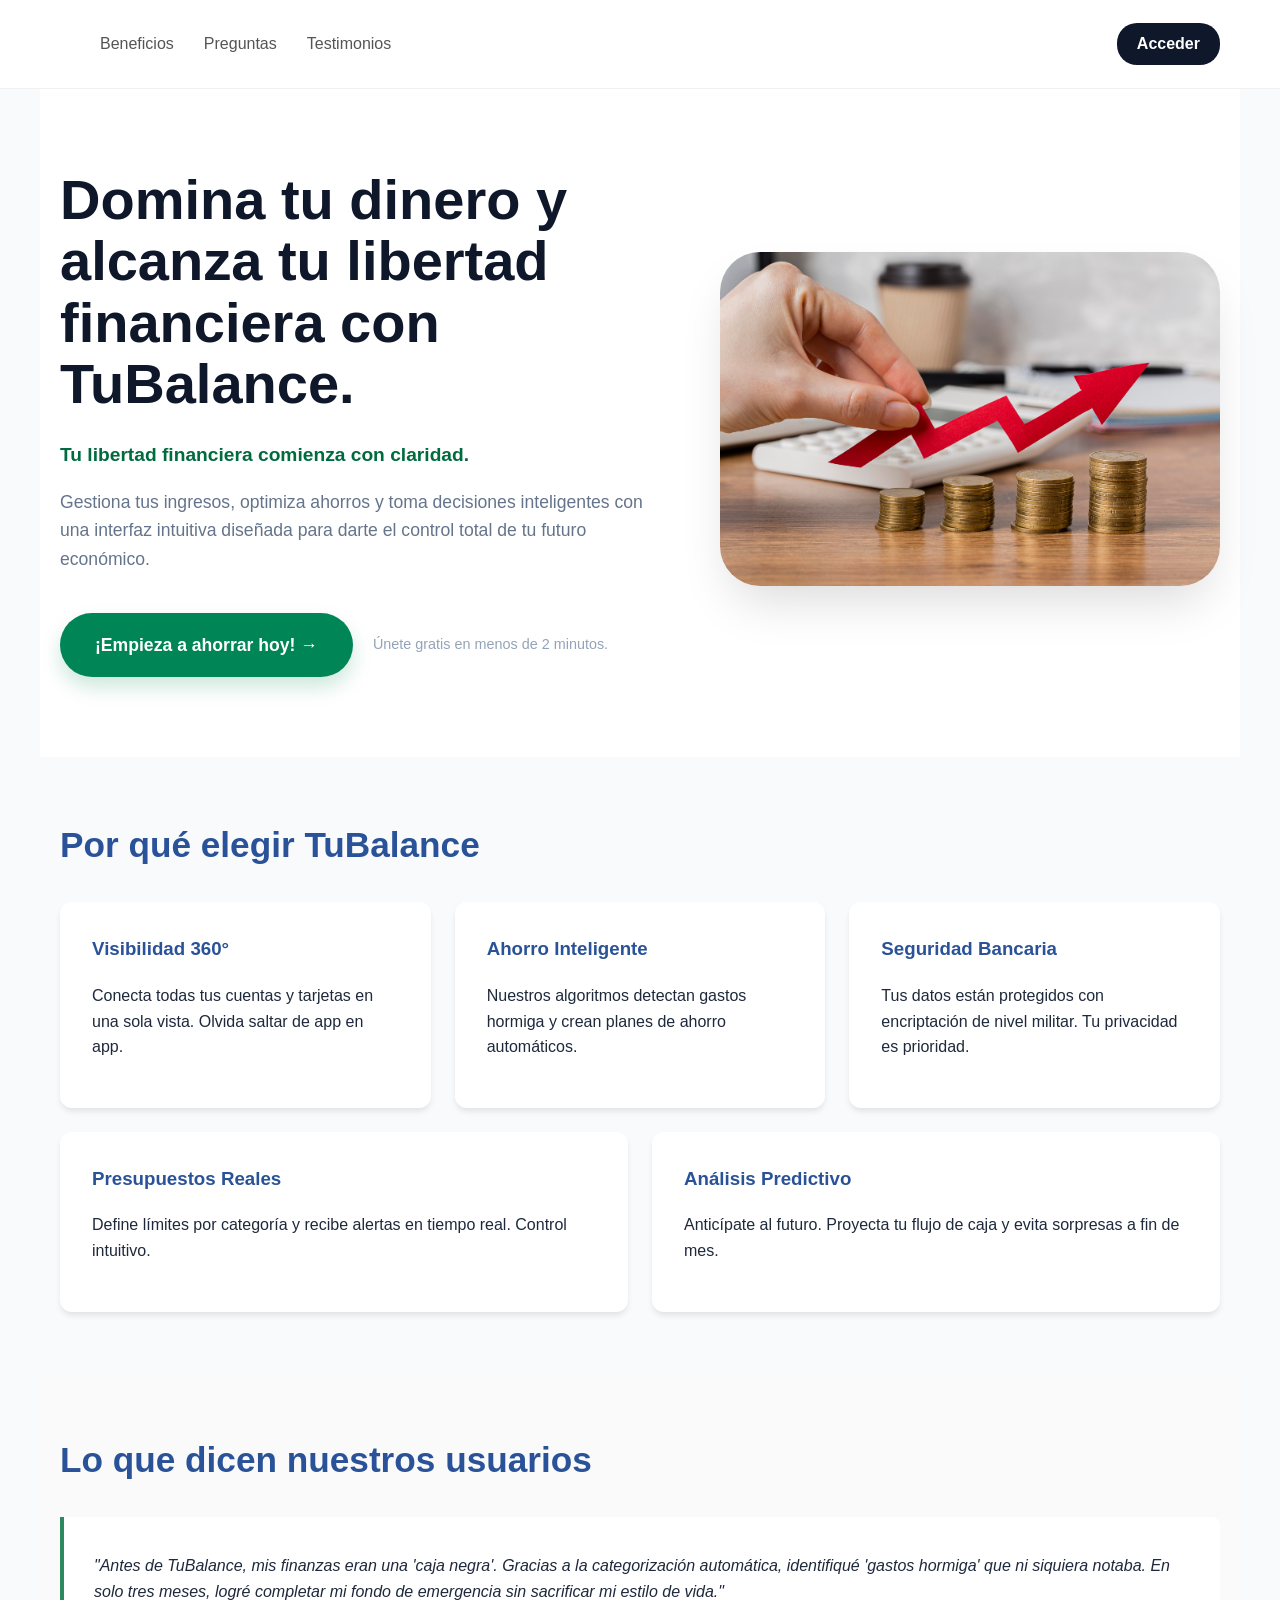
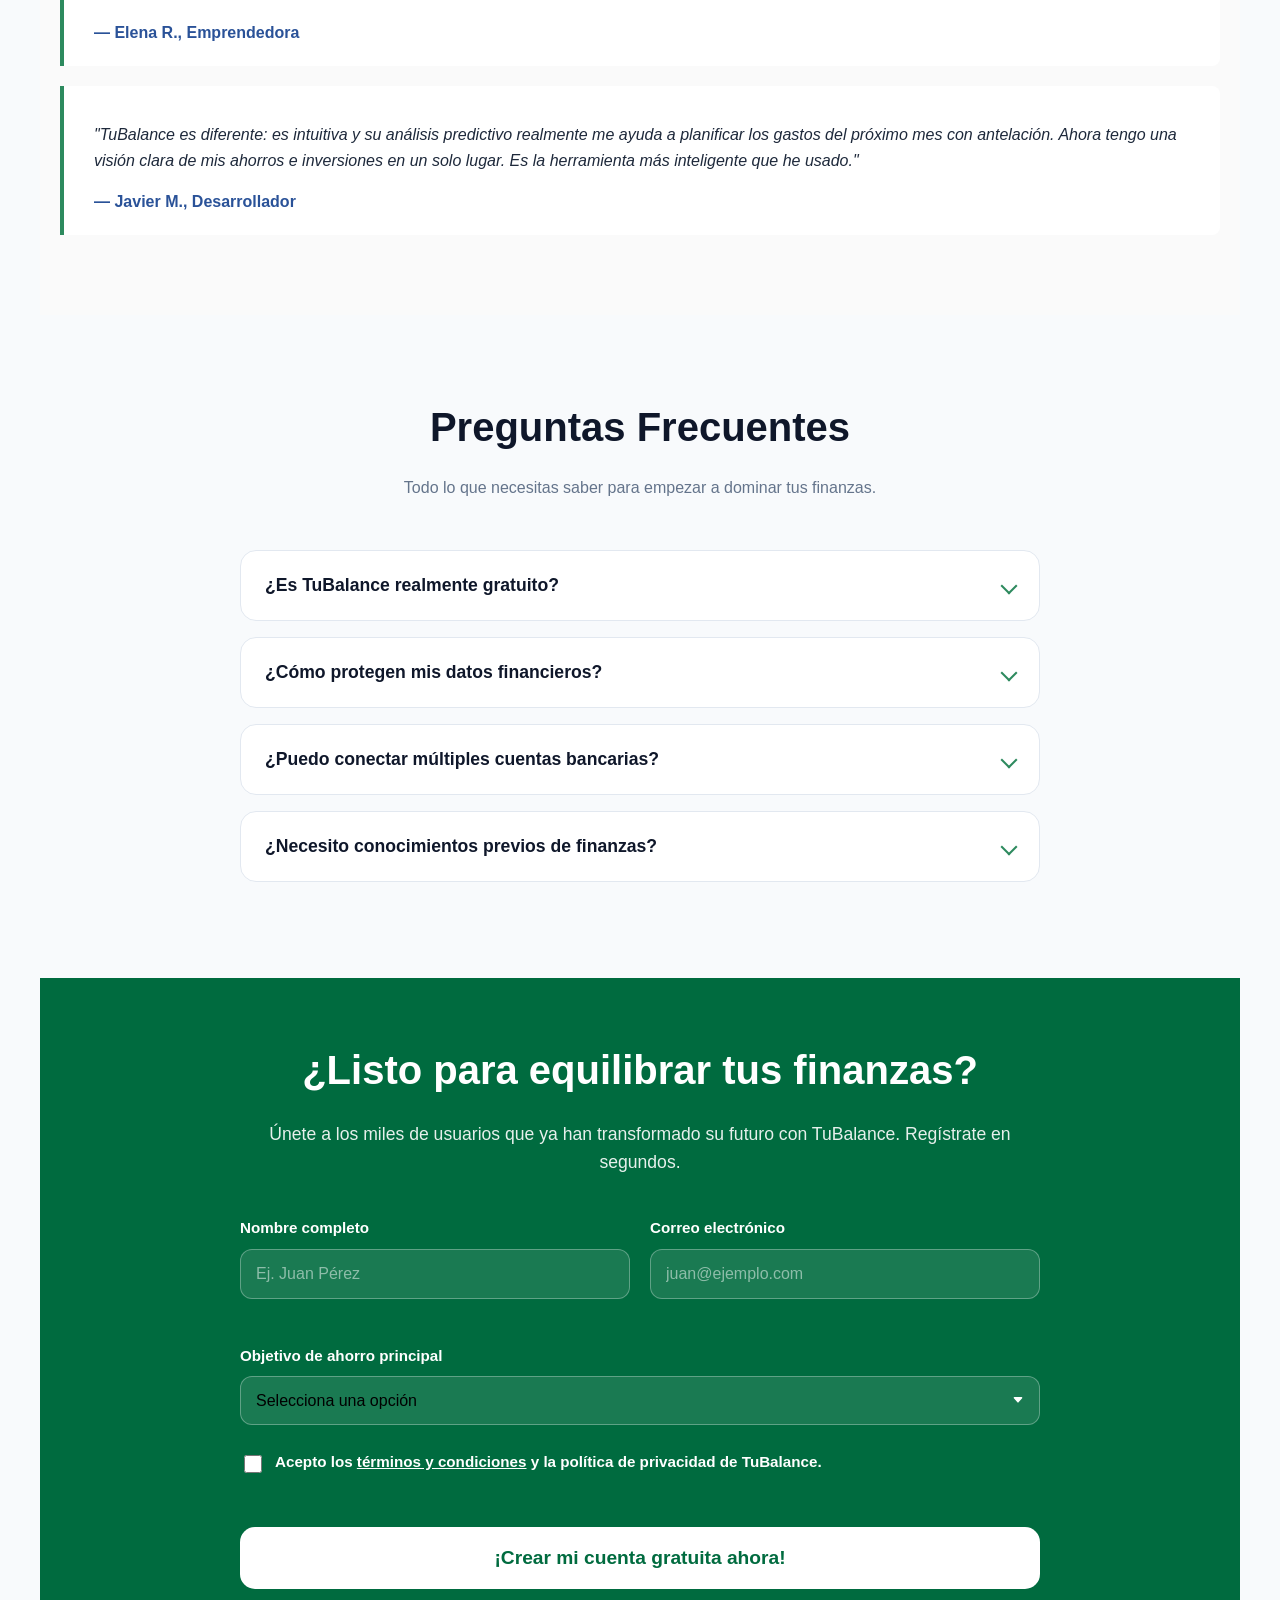
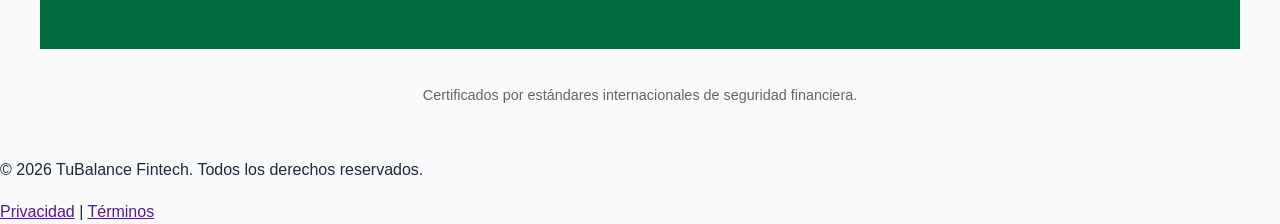
==== index.html @ daa86f29 "feat: subir landing page inicial con HTML, CSS y JS" ====
<!DOCTYPE html>
<html lang="es">
<head>
    <meta charset="UTF-8">
    <meta name="viewport" content="width=device-width, initial-scale=1.0">
    <title>TuBalance - Control Financiero Inteligente</title>
    <meta name="description" content="Gestiona tus cuentas, optimiza tus ahorros y alcanza tus metas con TuBalance.">
    <link rel="stylesheet" href="styles.css">
</head>
<body>

    <header class="main-header">
    <nav class="nav-container">
        
        <ul class="nav-links">
            <li><a href="#beneficios">Beneficios</a></li>
            <li><a href="#faq">Preguntas</a></li>
            <li><a href="#testimonios">Testimonios</a></li>
        </ul>
        <a href="#registro" class="btn-login">Acceder</a>
    </nav>
    </header>

    <main>
        <section class="hero-modern">
        <div class="hero-grid">
        <div class="hero-text">
            <h1>Domina tu dinero y alcanza tu libertad financiera con TuBalance.</h1>
            <p class="hero-tagline">Tu libertad financiera comienza con claridad.</p>
            <p class="hero-description">
                Gestiona tus ingresos, optimiza ahorros y toma decisiones inteligentes con una interfaz intuitiva diseñada para darte el control total de tu futuro económico.
            </p>
            
            <div class="hero-cta-wrapper">
                <a href="#registro" class="btn-hero-main">¡Empieza a ahorrar hoy! &rarr;</a>
                <span class="hero-cta-note">Únete gratis en menos de 2 minutos.</span>
            </div>
        </div>
        
        <div class="hero-image-container">
            <img src="finanzas-img.jpg" alt="Camino hacia la libertad financiera" class="hero-img">
        </div>
        </div>
        </section>

        <section id="beneficios" aria-labelledby="beneficios-title">
            <h2 id="beneficios-title">Por qué elegir TuBalance</h2>
            <div class="grid">
                <article class="card">
                    <h3>Visibilidad 360°</h3>
                    <p>Conecta todas tus cuentas y tarjetas en una sola vista. Olvida saltar de app en app.</p>
                </article>
                <article class="card">
                    <h3>Ahorro Inteligente</h3>
                    <p>Nuestros algoritmos detectan gastos hormiga y crean planes de ahorro automáticos.</p>
                </article>
                <article class="card">
                    <h3>Seguridad Bancaria</h3>
                    <p>Tus datos están protegidos con encriptación de nivel militar. Tu privacidad es prioridad.</p>
                </article>
                <article class="card">
                    <h3>Presupuestos Reales</h3>
                    <p>Define límites por categoría y recibe alertas en tiempo real. Control intuitivo.</p>
                </article>
                <article class="card">
                    <h3>Análisis Predictivo</h3>
                    <p>Anticípate al futuro. Proyecta tu flujo de caja y evita sorpresas a fin de mes.</p>
                </article>
            </div>
        </section>

        <section id="testimonios" aria-labelledby="testimonio-title" style="background: #fafafa;">
            <h2 id="testimonio-title">Lo que dicen nuestros usuarios</h2>
            <blockquote>
                <p><i>"Antes de TuBalance, mis finanzas eran una 'caja negra'. Gracias a la categorización automática, identifiqué 'gastos hormiga' que ni siquiera notaba. En solo tres meses, logré completar mi fondo de emergencia sin sacrificar mi estilo de vida."</i></p>
                <cite>— Elena R., Emprendedora</cite>
            </blockquote>
            <blockquote>
                <p><i>"TuBalance es diferente: es intuitiva y su análisis predictivo realmente me ayuda a planificar los gastos del próximo mes con antelación. Ahora tengo una visión clara de mis ahorros e inversiones en un solo lugar. Es la herramienta más inteligente que he usado."</i></p>
                <cite>— Javier M., Desarrollador</cite>
            </blockquote>
        </section>

        <section id="faq" class="faq-section">
    <div class="faq-container">
        <h2 class="faq-title">Preguntas Frecuentes</h2>
        <p class="faq-subtitle">Todo lo que necesitas saber para empezar a dominar tus finanzas.</p>

        <div class="accordion">
            <div class="accordion-item">
                <button class="accordion-header" aria-expanded="false">
                    <span>¿Es TuBalance realmente gratuito?</span>
                    <i class="arrow-icon"></i>
                </button>
                <div class="accordion-content">
                    <div class="content-inner">
                        <p>Sí, ofrecemos una versión gratuita robusta que incluye todas las funciones esenciales de gestión y ahorro. También contamos con planes premium para usuarios avanzados que buscan análisis predictivos más profundos.</p>
                    </div>
                </div>
            </div>

            <div class="accordion-item">
                <button class="accordion-header" aria-expanded="false">
                    <span>¿Cómo protegen mis datos financieros?</span>
                    <i class="arrow-icon"></i>
                </button>
                <div class="accordion-content">
                    <div class="content-inner">
                        <p>Utilizamos encriptación de grado bancario (AES-256) y protocolos SSL para asegurar que tu información esté siempre protegida y sea privada.</p>
                    </div>
                </div>
            </div>

            <div class="accordion-item">
                <button class="accordion-header" aria-expanded="false">
                    <span>¿Puedo conectar múltiples cuentas bancarias?</span>
                    <i class="arrow-icon"></i>
                </button>
                <div class="accordion-content">
                    <div class="content-inner">
                        <p>¡Absolutamente! Puedes sincronizar todas tus cuentas nacionales e internacionales para tener una visión 360° de tu patrimonio en un solo panel.</p>
                    </div>
                </div>
            </div>

            <div class="accordion-item">
                <button class="accordion-header" aria-expanded="false">
                    <span>¿Necesito conocimientos previos de finanzas?</span>
                    <i class="arrow-icon"></i>
                </button>
                <div class="accordion-content">
                    <div class="content-inner">
                        <p>No. TuBalance está diseñado para ser intuitivo. Nosotros hacemos el trabajo pesado de analizar los números por ti, presentándote consejos claros y fáciles de seguir.</p>
                    </div>
                </div>
            </div>
        </div>
    </div>
        </section>

        <section id="registro" class="capture-section">
    <div class="container-small">
        <h2>¿Listo para equilibrar tus finanzas?</h2>
        <p class="lead-text">Únete a los miles de usuarios que ya han transformado su futuro con TuBalance. Regístrate en segundos.</p>

        <form id="tuBalanceForm" novalidate>
            <div class="form-row">
                <div class="form-group">
                    <label for="nombre">Nombre completo</label>
                    <input type="text" id="nombre" placeholder="Ej. Juan Pérez">
                    <span class="error-msg">✕ ¡Hola! Por favor, dinos tu nombre para empezar.</span>
                </div>
                <div class="form-group">
                    <label for="email">Correo electrónico</label>
                    <input type="email" id="email" placeholder="juan@ejemplo.com">
                    <span class="error-msg">✕ Necesitamos tu correo para enviarte tu plan.</span>
                </div>
            </div>

            <div class="form-group full-width">
                <label for="objetivo">Objetivo de ahorro principal</label>
                <select id="objetivo">
                    <option value="" disabled selected>Selecciona una opción</option>
                    <option value="casa">Comprar una casa</option>
                    <option value="viaje">Viajar por el mundo</option>
                    <option value="emergencia">Fondo de emergencia</option>
                    <option value="jubilacion">Jubilación temprana</option>
                    <option value="otro">Otro</option>
                </select>
                <span class="error-msg">✕ Cuéntanos qué quieres lograr para ayudarte mejor.</span>
            </div>

            <div class="form-group checkbox-group">
                <input type="checkbox" id="terminos">
                <label for="terminos">
                    Acepto los <a href="#">términos y condiciones</a> y la política de privacidad de TuBalance.
                </label>
                <span class="error-msg">✕ Para protegerte, necesitamos que aceptes los términos.</span>
            </div>

            <button type="submit" class="btn-submit">¡Crear mi cuenta gratuita ahora!</button>
        </form>
    </div>
</section>
    </main>

    <aside style="padding: 20px; text-align: center; font-size: 0.9em; color: #666;">
        <p>Certificados por estándares internacionales de seguridad financiera.</p>
    </aside>

    <footer role="contentinfo">
        <p>&copy; 2026 TuBalance Fintech. Todos los derechos reservados.</p>
        <nav aria-label="Menú legal">
            <a href="">Privacidad</a> | <a href="">Términos</a>
        </nav>
    </footer>

    <script src="script.js"></script>

</body>
</html>
---- styles.css ----
/* =========================================
   ESTILOS BASE Y VARIABLES (Design System)
   ========================================= */

html {
    scroll-behavior: smooth;
}
:root {
    /* Paleta de colores WCAG Compliant */
    --primary-green: #2D8A5E;    /* Verde corporativo (Crecimiento) */
    --primary-hover: #236B49;
    --accent-blue: #2A5298;     /* Azul confianza */
    --bg-light: #F8FAFC;        /* Fondo gris muy claro */
    --text-main: #1E293B;       /* Azul oscuro/Gris para legibilidad */
    --text-muted: #475569;
    --white: #FFFFFF;
    --border-color: #E2E8F0;
    
    /* Tipografía */
    --font-main: 'Open Sans', 'Roboto', sans-serif;
}

* {
    box-sizing: border-box;
}

body {
    margin: 0;
    padding: 0;
    background-color: var(--bg-light);
    color: var(--text-main);
    font-family: var(--font-main);
    font-size: 16px;
    line-height: 1.6;
    -webkit-font-smoothing: antialiased;
}

/* HEADER ESTILO FINTECH */
.main-header {
    background-color: #ffffff;
    padding: 15px 0;
    position: sticky;
    top: 0;
    z-index: 1000;
    border-bottom: 1px solid #f0f0f0;
}

.nav-container {
    max-width: 1200px;
    margin: 0 auto;
    display: flex;
    justify-content: space-between;
    align-items: center;
    padding: 0 20px;
}

.logo {
    display: flex;
    align-items: center;
    gap: 10px;
    font-weight: 700;
    font-size: 1.2rem;
    color: #1a1a1a;
}

.nav-links {
    display: flex;
    list-style: none;
    gap: 30px;
}

.nav-links a {
    text-decoration: none;
    color: #555;
    font-weight: 500;
    transition: color 0.3s;
}

.nav-links a:hover { color: #006b3f; }

.btn-login {
    background-color: #0f172a; /* Azul muy oscuro casi negro */
    color: white;
    padding: 8px 20px;
    border-radius: 20px;
    text-decoration: none;
    font-weight: 600;
}

/* HERO SECTION MODERNA */
.hero-modern {
    padding: 80px 20px;
    background-color: #ffffff;
}

.hero-grid {
    max-width: 1200px;
    margin: 0 auto;
    display: grid;
    grid-template-columns: 1.2fr 1fr;
    align-items: center;
    gap: 60px;
}

.hero-text h1 {
    font-size: 3.5rem;
    color: #0f172a;
    line-height: 1.1;
    margin-bottom: 25px;
}

.hero-tagline {
    color: #006b3f;
    font-weight: 700;
    font-size: 1.2rem;
    margin-bottom: 15px;
}

.hero-description {
    color: #64748b;
    font-size: 1.1rem;
    line-height: 1.6;
    margin-bottom: 40px;
}

.hero-cta-wrapper {
    display: flex;
    align-items: center;
    gap: 20px;
}

.btn-hero-main {
    background-color: #008556;
    color: white;
    padding: 18px 35px;
    border-radius: 40px;
    text-decoration: none;
    font-weight: 700;
    font-size: 1.1rem;
    transition: transform 0.3s, box-shadow 0.3s;
    box-shadow: 0 10px 20px rgba(0, 133, 86, 0.2);
}

.btn-hero-main:hover {
    transform: translateY(-3px);
    box-shadow: 0 15px 30px rgba(0, 133, 86, 0.3);
}

.hero-cta-note {
    color: #94a3b8;
    font-size: 0.9rem;
}

/* IMAGEN CON BORDES REDONDEADOS */
.hero-image-container .hero-img {
    width: 100%;
    border-radius: 40px; /* Borde muy redondeado como en la imagen */
    box-shadow: 0 25px 50px -12px rgba(0, 0, 0, 0.15);
}

/* =========================================
   ACCESIBILIDAD Y ENFOQUE
   ========================================= */
h1, h2, h3 {
    color: var(--accent-blue);
    margin-top: 0;
}

a:focus, button:focus, input:focus {
    outline: 3px solid #60A5FA;
    outline-offset: 2px;
}

/* =========================================
   LAYOUT RESPONSIVE
   ========================================= */
section {
    padding: 60px 20px;
    max-width: 1200px;
    margin: 0 auto;
}

.grid {
    display: flex;
    flex-wrap: wrap;
    gap: 24px;
}

/* Tarjetas de beneficios */
.card {
    background: var(--white);
    padding: 32px;
    border-radius: 12px;
    box-shadow: 0 4px 6px -1px rgba(0, 0, 0, 0.1);
    flex: 1 1 calc(33.333% - 24px); /* Desktop */
    min-width: 280px;
}

/* =========================================
   BOTONES Y TRANSICIONES
   ========================================= */
.cta-button {
    display: inline-block;
    background-color: var(--primary-green);
    color: var(--white) !important;
    padding: 14px 28px;
    font-weight: 700;
    text-decoration: none;
    border-radius: 8px;
    border: none;
    cursor: pointer;
    transition: background-color 0.3s ease, transform 0.2s ease, box-shadow 0.3s ease;
    text-align: center;
    font-size: 1.1rem;
}

.cta-button:hover {
    background-color: var(--primary-hover);
    transform: translateY(-2px);
    box-shadow: 0 10px 15px -3px rgba(0, 0, 0, 0.1);
}

.cta-button:active {
    transform: translateY(0);
}

/* SECCIÓN DE CAPTURA ESTILO IMAGEN */
.capture-section {
    background-color: #006b3f; /* Verde oscuro de la imagen */
    color: #ffffff;
    text-align: center;
    padding: 60px 20px;
}

.container-small {
    max-width: 800px;
    margin: 0 auto;
}

.capture-section h2 {
    color: #ffffff;
    font-size: 2.5rem;
    margin-bottom: 10px;
}

.lead-text {
    font-size: 1.1rem;
    margin-bottom: 40px;
    opacity: 0.9;
}

/* Formulario */
.form-row {
    display: flex;
    gap: 20px;
    margin-bottom: 20px;
}

.form-group {
    flex: 1;
    text-align: left;
    margin-bottom: 25px;
    display: flex;
    flex-direction: column;
}

.form-group label {
    font-weight: 700;
    margin-bottom: 8px;
    font-size: 0.95rem;
}

.form-group input, 
.form-group select {
    background-color: rgba(255, 255, 255, 0.1);
    border: 1px solid rgba(255, 255, 255, 0.3);
    border-radius: 12px;
    padding: 15px;
    color: #000000;
    font-size: 1rem;
}

/* Estilo para el placeholder */
.form-group input::placeholder {
    color: rgba(255, 255, 255, 0.5);
}

/* Select con flecha blanca */
.form-group select {
    appearance: none;
    background-image: url("data:image/svg+xml,%3Csvg xmlns='http://www.w3.org/2000/svg' width='12' height='12' fill='white' viewBox='0 0 16 16'%3E%3Cpath d='M7.247 11.14L2.451 5.658C1.885 5.013 2.345 4 3.204 4h9.592a1 1 0 0 1 .753 1.659l-4.796 5.48a1 1 0 0 1-1.506 0z'/%3E%3C/svg%3E");
    background-repeat: no-repeat;
    background-position: right 15px center;
}

/* Mensajes de error */
.error-msg {
    color: #ffb3b3;
    font-size: 0.85rem;
    font-weight: 600;
    margin-top: 8px;
    display: none; /* Se activa con JS */
}

/* Checkbox */
.checkbox-group {
    flex-direction: row;
    align-items: flex-start;
    gap: 10px;
}

.checkbox-group input {
    margin-top: 5px;
    width: 18px;
    height: 18px;
}

.checkbox-group label a {
    color: #ffffff;
    text-decoration: underline;
}

/* Botón Destacado */
.btn-submit {
    background-color: #ffffff;
    color: #006b3f;
    border: none;
    padding: 20px 40px;
    border-radius: 15px;
    font-size: 1.2rem;
    font-weight: 700;
    cursor: pointer;
    width: 100%;
    margin-top: 20px;
    transition: transform 0.2s, background-color 0.2s;
}

.btn-submit:hover {
    background-color: #f0f0f0;
    transform: scale(1.02);
}

.faq-section {
    background-color: #f8fafc;
    padding: 80px 20px;
    text-align: center;
}

.faq-title {
    font-size: 2.5rem;
    color: #0f172a;
    margin-bottom: 10px;
}

.faq-subtitle {
    color: #64748b;
    margin-bottom: 50px;
}

.faq-container {
    max-width: 800px;
    margin: 0 auto;
}

.accordion-item {
    background: #ffffff;
    border: 1px solid #e2e8f0;
    border-radius: 16px;
    margin-bottom: 16px;
    overflow: hidden;
    transition: all 0.3s ease;
}

.accordion-header {
    width: 100%;
    padding: 24px;
    display: flex;
    justify-content: space-between;
    align-items: center;
    background: none;
    border: none;
    cursor: pointer;
    font-size: 1.1rem;
    font-weight: 700;
    color: #0f172a;
    text-align: left;
}

/* Icono de flecha usando CSS puro */
.arrow-icon {
    width: 12px;
    height: 12px;
    border-right: 2px solid #2d8a5e;
    border-bottom: 2px solid #2d8a5e;
    transform: rotate(45deg);
    transition: transform 0.3s ease;
}

/* Estado activo */
.accordion-item.active {
    border-color: #2d8a5e;
    box-shadow: 0 4px 12px rgba(0,0,0,0.05);
}

.accordion-item.active .arrow-icon {
    transform: rotate(-135deg);
    margin-top: 6px;
}

/* Contenido colapsable */
.accordion-content {
    max-height: 0;
    overflow: hidden;
    transition: max-height 0.3s ease-out;
}

.content-inner {
    padding: 0 24px 24px 24px;
    color: #475569;
    font-size: 1rem;
    line-height: 1.6;
    border-top: 1px solid #f1f5f9;
    padding-top: 20px;
}

/* Responsive */
@media (max-width: 600px) {
    .form-row {
        flex-direction: column;
        gap: 0;
    }
}

/* =========================================
   MEDIA QUERIES (Breakpoints)
   ========================================= */

/* RESPONSIVE */
@media (max-width: 968px) {
    .hero-grid { grid-template-columns: 1fr; text-align: center; }
    .hero-text h1 { font-size: 2.5rem; }
    .hero-cta-wrapper { flex-direction: column; }
    .nav-links { display: none; } /* Ocultar menú en móvil para simplicidad */
}

/* Desktop & Large Screens (> 1024px) */
@media (min-width: 1024px) {
    h1 { font-size: 3rem; }
    h2 { font-size: 2.2rem; }
}

/* Tablet (768px a 1023px) */
@media (max-width: 1023px) {
    .card {
        flex: 1 1 calc(50% - 24px);
    }
    h1 { font-size: 2.5rem; }
}

/* Móvil (< 767px) */
@media (max-width: 767px) {
    section {
        padding: 40px 15px;
    }
    
    .card {
        flex: 1 1 100%;
    }

    h1 { font-size: 2rem; }
    
    .cta-button {
        width: 100%; /* Botón ancho completo en móvil */
    }

    #registro {
        padding: 24px;
        margin: 20px;
    }
}

/* =========================================
   ESTILOS DE TESTIMONIOS
   ========================================= */
blockquote {
    border-left: 4px solid var(--primary-green);
    padding: 20px 30px;
    margin: 20px 0;
    background: var(--white);
    font-style: italic;
    border-radius: 0 8px 8px 0;
}

cite {
    display: block;
    margin-top: 10px;
    font-weight: bold;
    font-style: normal;
    color: var(--accent-blue);
}
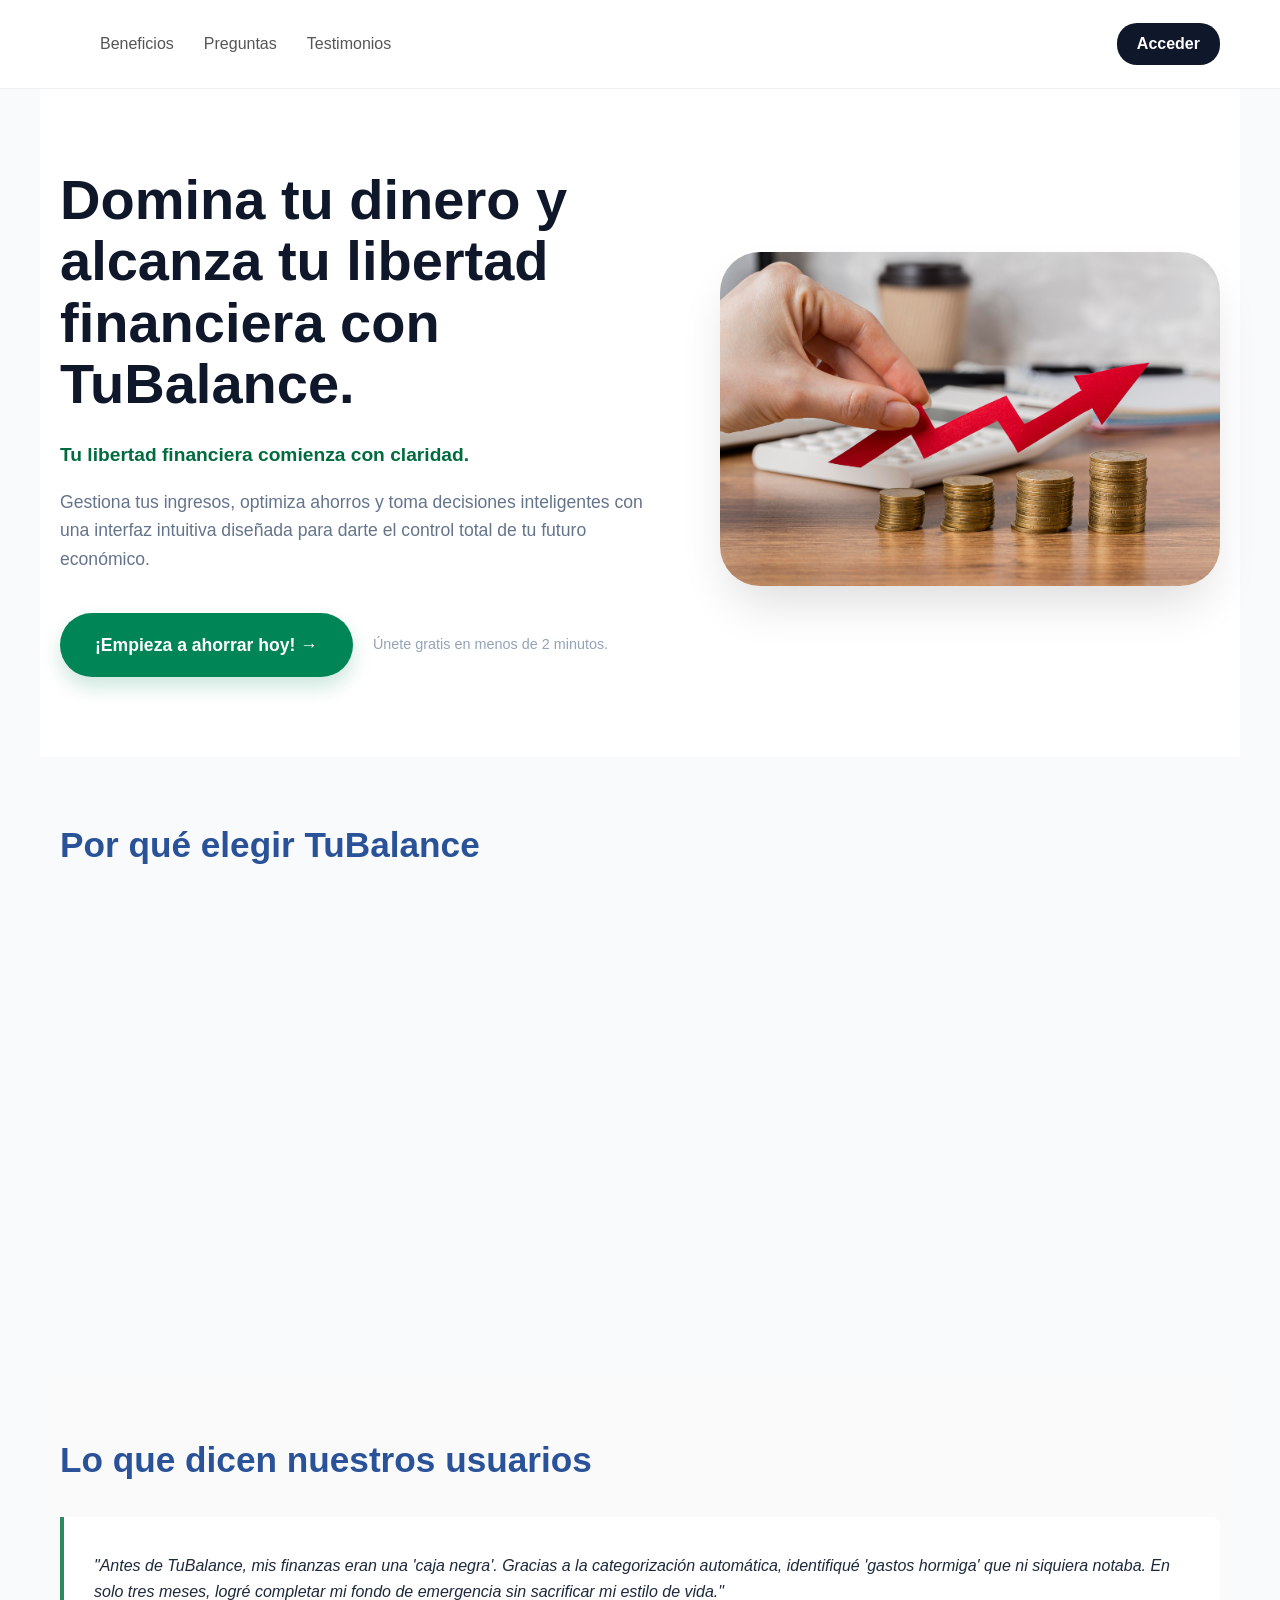
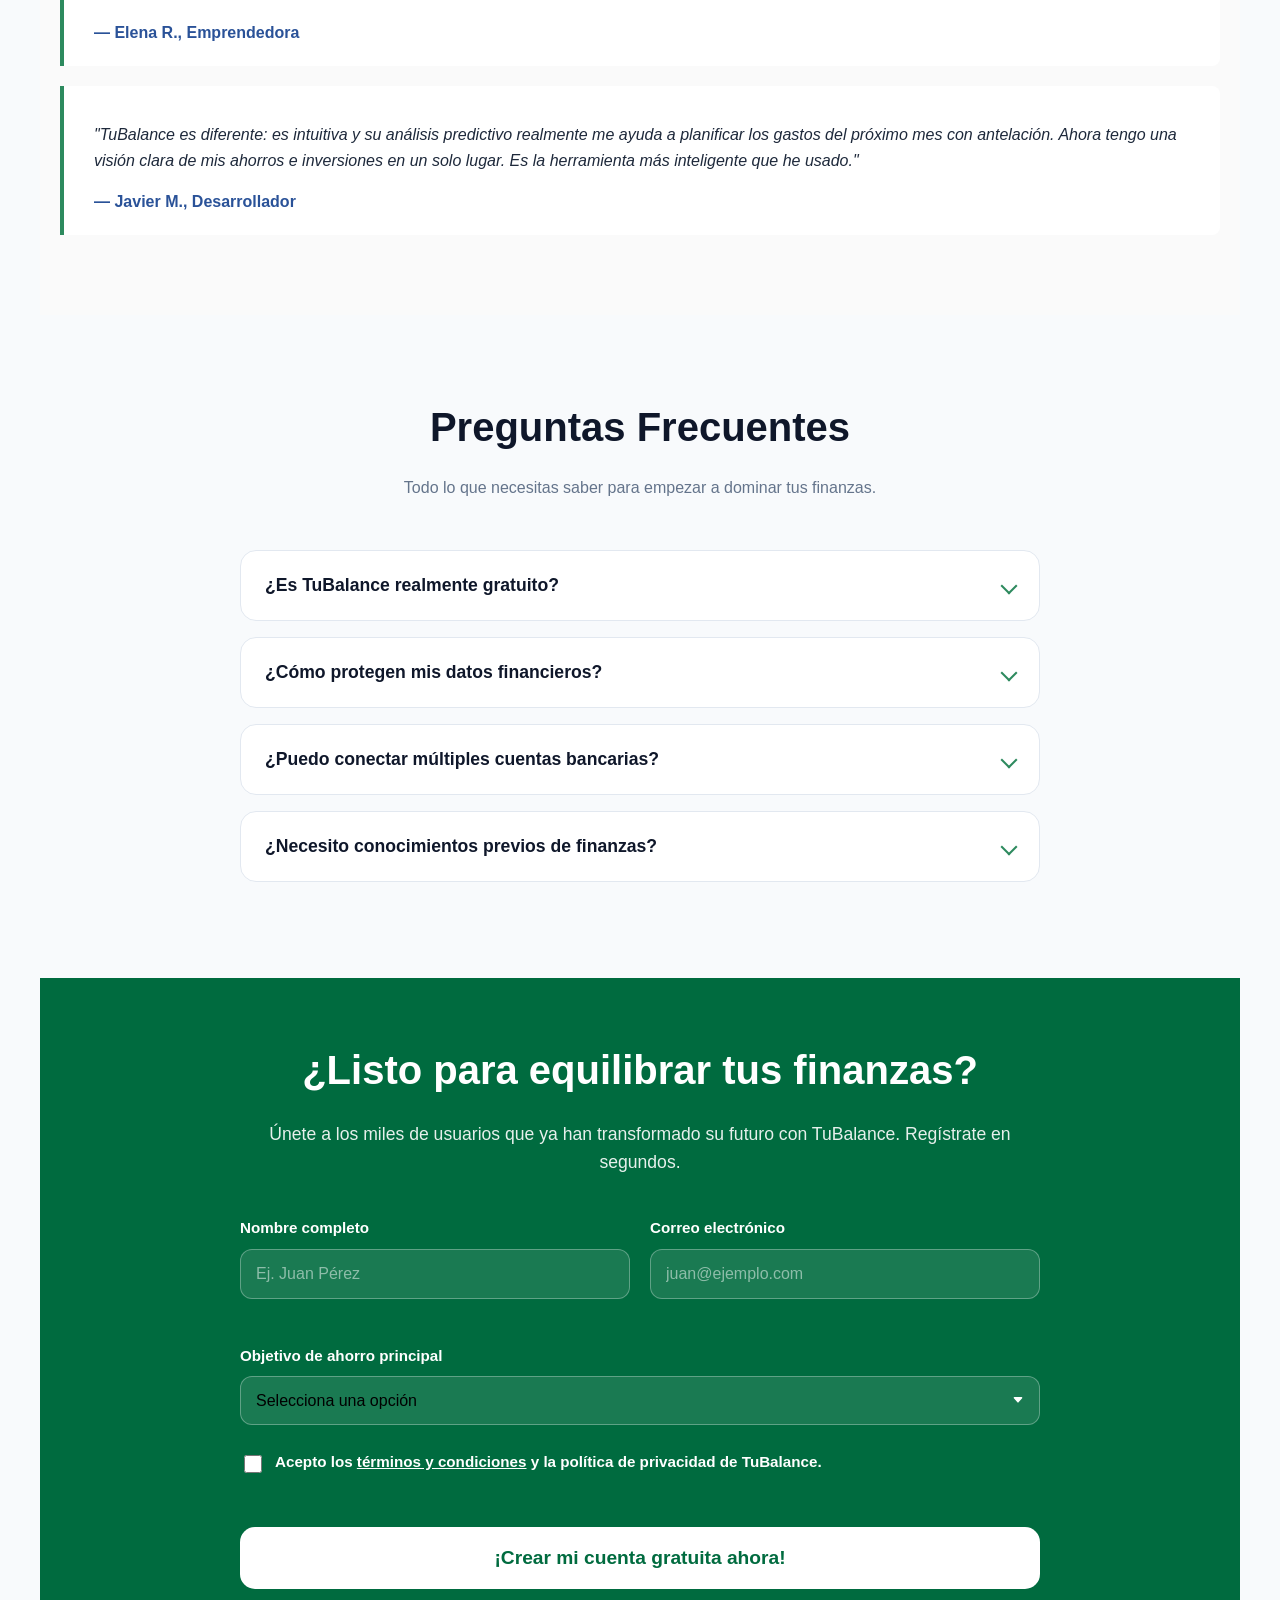
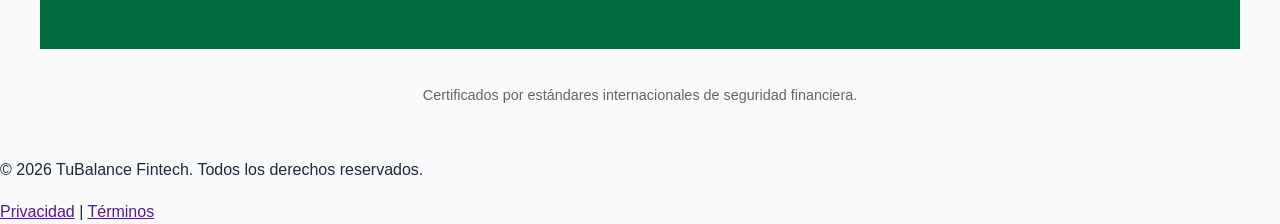
==== commit 4ef505af: "feat: incluir sección de beneficios" ====
--- a/index.html
+++ b/index.html
@@ -198,4 +198,4 @@
     <script src="script.js"></script>
 
 </body>
-</html>+</html>
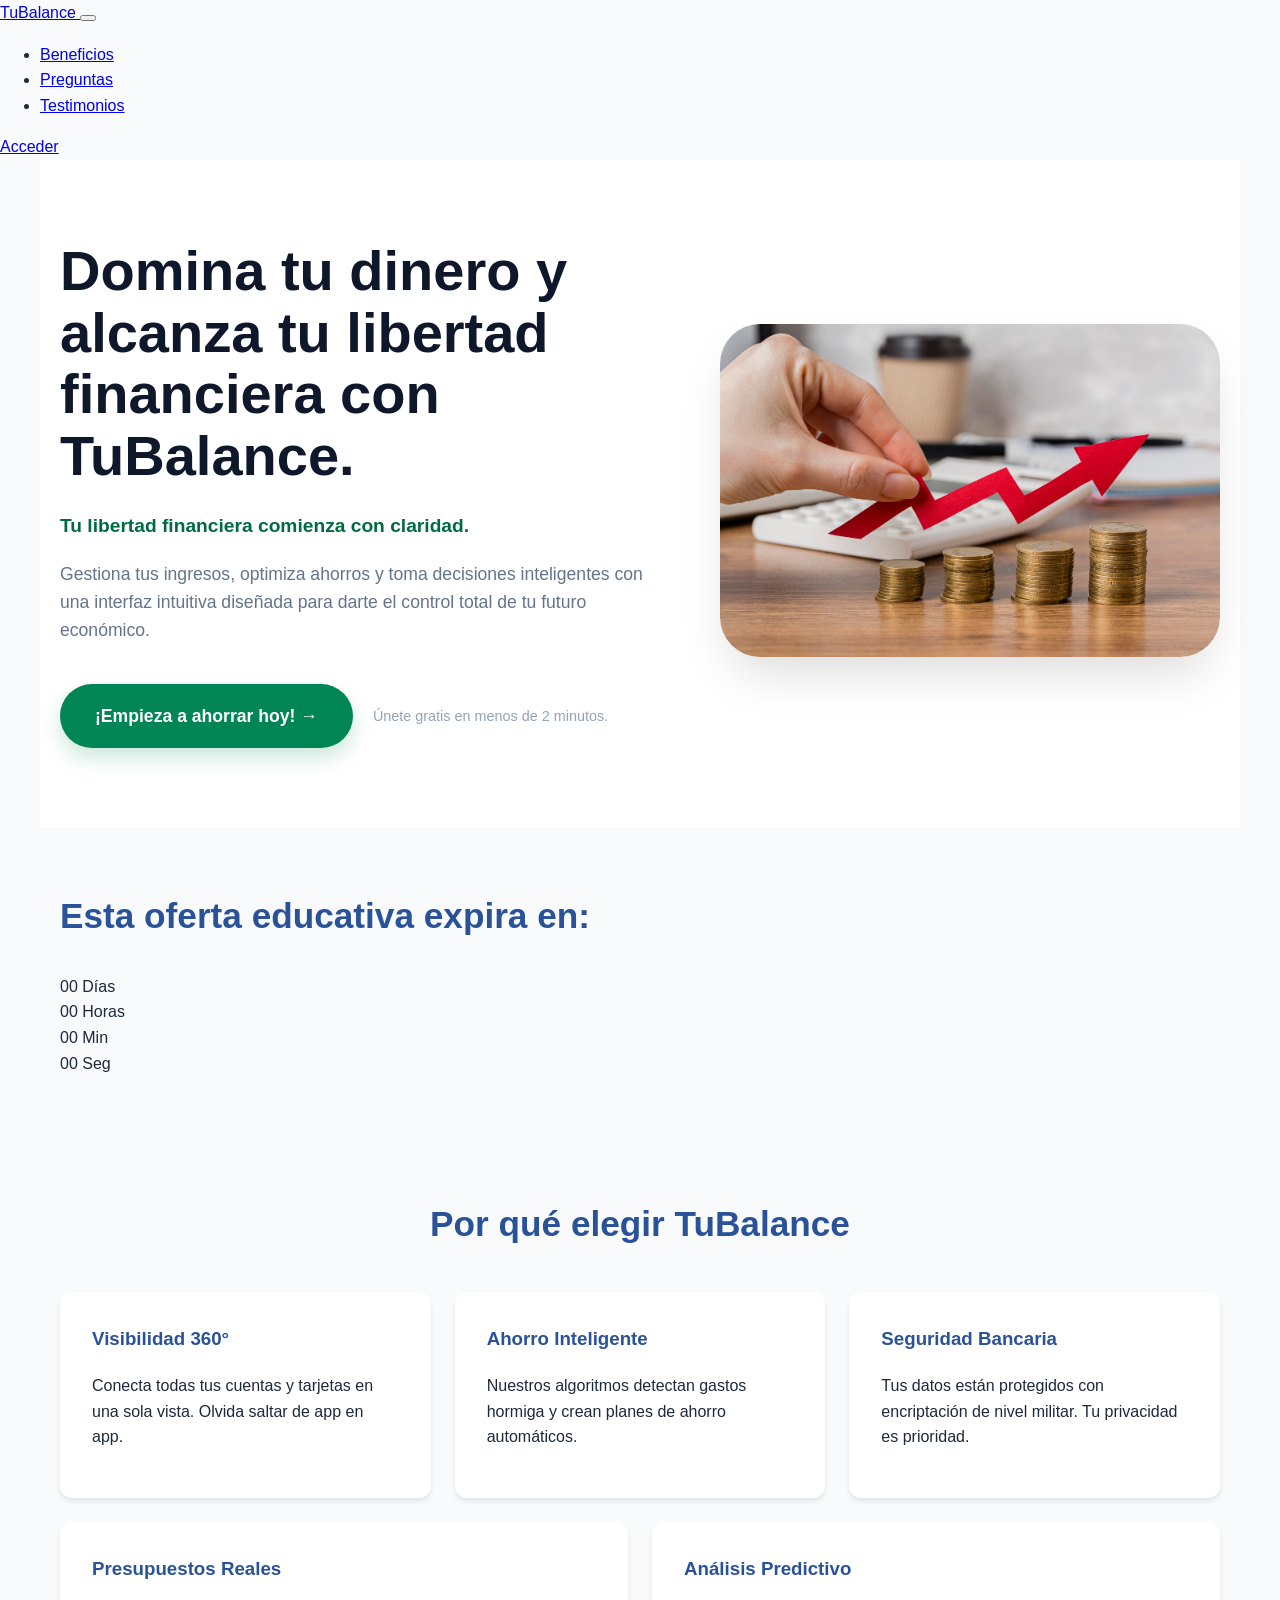
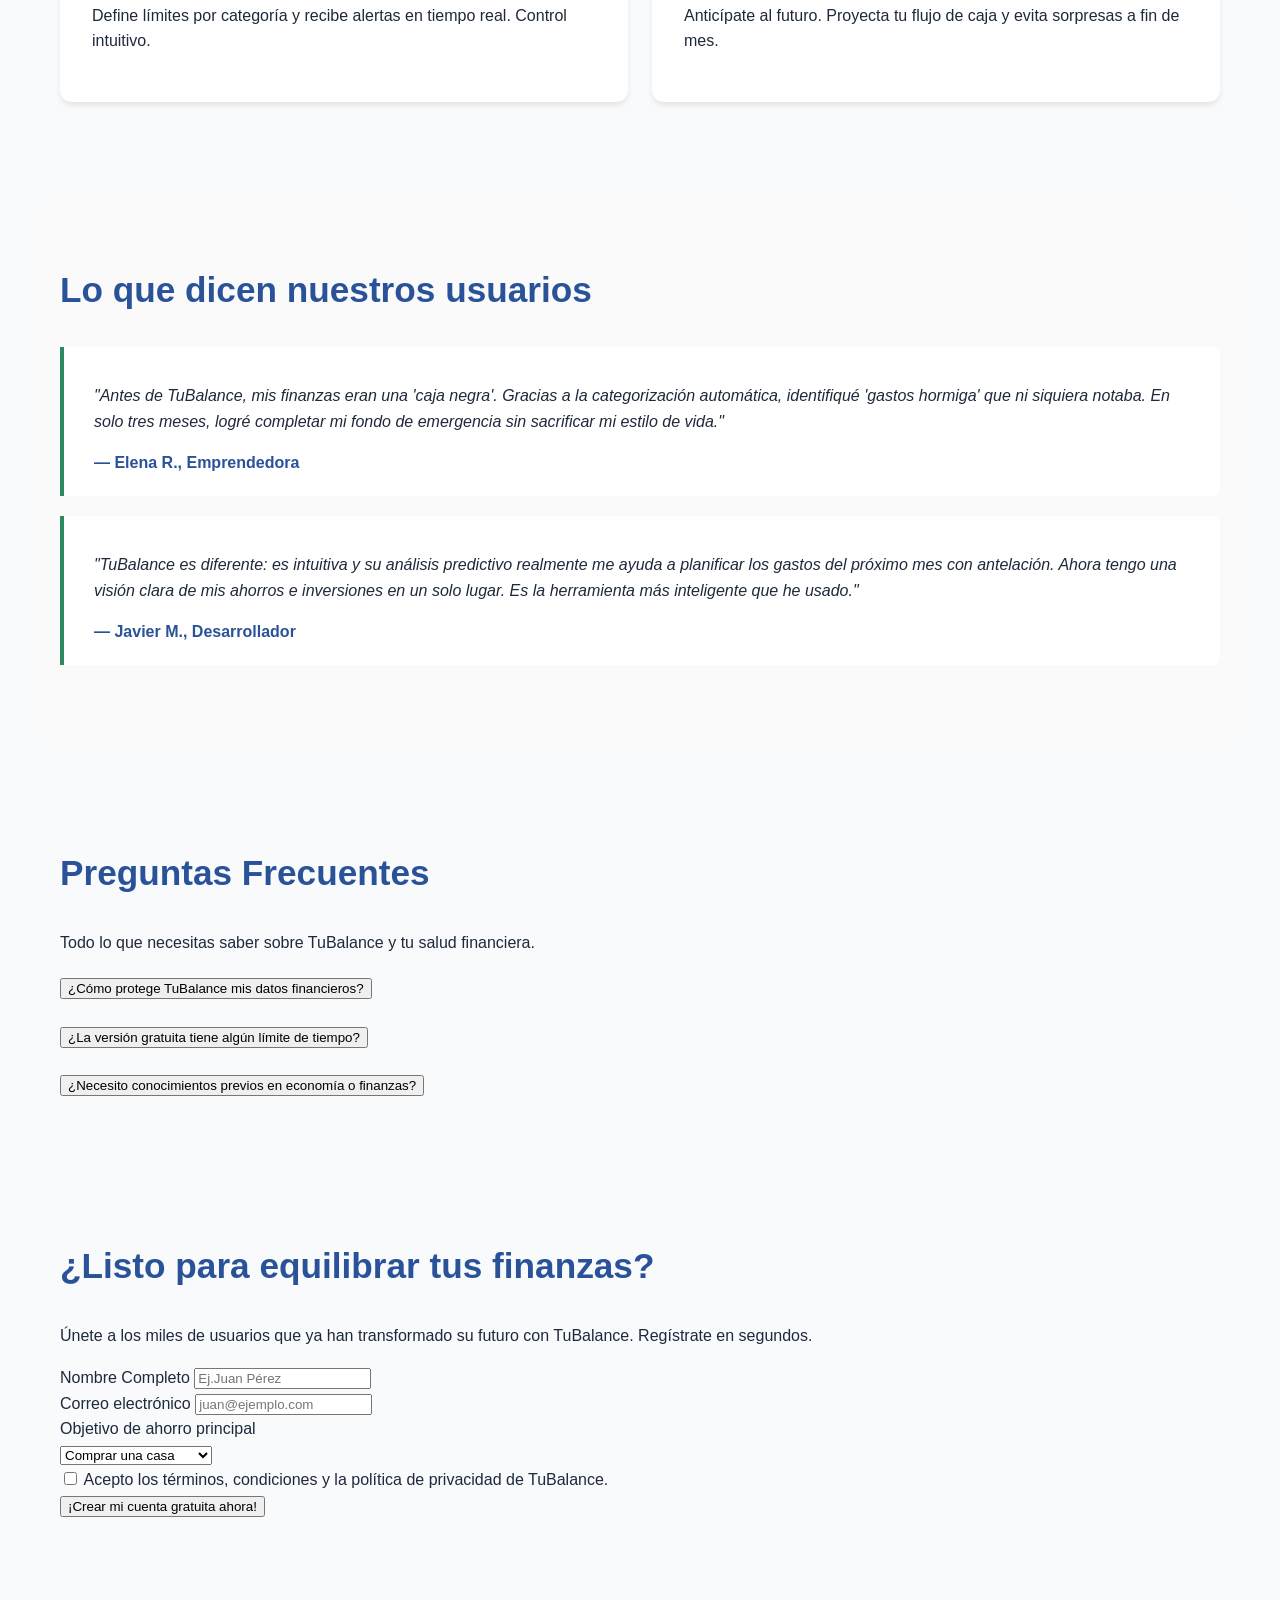
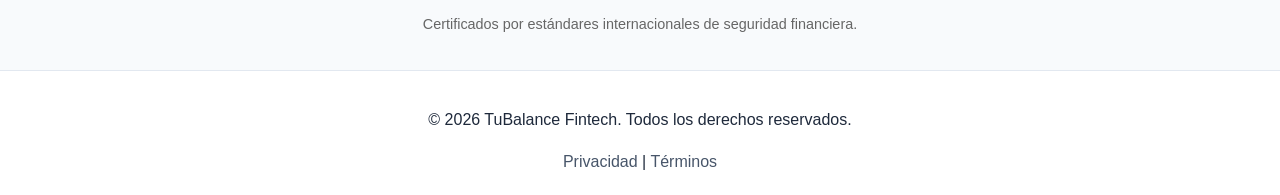
==== commit 4624203f: "fix: arreglo de html - estructura final" ====
--- a/index.html
+++ b/index.html
@@ -9,42 +9,86 @@
 </head>
 <body>
 
-    <header class="main-header">
-    <nav class="nav-container">
-        
-        <ul class="nav-links">
-            <li><a href="#beneficios">Beneficios</a></li>
-            <li><a href="#faq">Preguntas</a></li>
-            <li><a href="#testimonios">Testimonios</a></li>
-        </ul>
-        <a href="#registro" class="btn-login">Acceder</a>
-    </nav>
+    <!-- 1. COMPONENTE: NAVBAR STICKY -->
+    <header class="tb-navbar">
+        <div class="tb-navbar-container">
+            <a href="#" class="tb-navbar-logo" aria-label="TuBalance - Ir al inicio">
+                Tu<span class="tb-navbar-logo--alt">Balance</span>
+            </a>
+
+            <button id="tbNavbarToggle" class="tb-navbar-toggle" aria-expanded="false" aria-controls="tbNavbarMenu" aria-label="Abrir menú de navegación">
+                <span class="tb-navbar-toggle-bar"></span>
+                <span class="tb-navbar-toggle-bar"></span>
+                <span class="tb-navbar-toggle-bar"></span>
+            </button>
+
+            <nav id="tbNavbarMenu" class="tb-navbar-menu">
+                <ul class="tb-navbar-links">
+                    <li><a href="#beneficios" class="tb-navbar-link">Beneficios</a></li>
+                    <li><a href="#faq" class="tb-navbar-link">Preguntas</a></li>
+                    <li><a href="#testimonios" class="tb-navbar-link">Testimonios</a></li>
+                </ul>
+                <div class="tb-navbar-actions">
+                    <a href="#registro" class="tb-navbar-btn">Acceder</a>
+                </div>
+            </nav>
+        </div>
     </header>
 
     <main>
+        <!-- 2. SECCIÓN HERO ORIGINAL RECOBRADA (Estructura, Textos e Imagen Principal) -->
         <section class="hero-modern">
-        <div class="hero-grid">
-        <div class="hero-text">
-            <h1>Domina tu dinero y alcanza tu libertad financiera con TuBalance.</h1>
-            <p class="hero-tagline">Tu libertad financiera comienza con claridad.</p>
-            <p class="hero-description">
-                Gestiona tus ingresos, optimiza ahorros y toma decisiones inteligentes con una interfaz intuitiva diseñada para darte el control total de tu futuro económico.
-            </p>
-            
-            <div class="hero-cta-wrapper">
-                <a href="#registro" class="btn-hero-main">¡Empieza a ahorrar hoy! &rarr;</a>
-                <span class="hero-cta-note">Únete gratis en menos de 2 minutos.</span>
-            </div>
-        </div>
-        
-        <div class="hero-image-container">
-            <img src="finanzas-img.jpg" alt="Camino hacia la libertad financiera" class="hero-img">
-        </div>
-        </div>
-        </section>
-
+            <div class="hero-grid">
+                <div class="hero-text">
+                    <h1>Domina tu dinero y alcanza tu libertad financiera con TuBalance.</h1>
+                    <p class="hero-tagline">Tu libertad financiera comienza con claridad.</p>
+                    <p class="hero-description">
+                        Gestiona tus ingresos, optimiza ahorros y toma decisiones inteligentes con una interfaz intuitiva diseñada para darte el control total de tu futuro económico.
+                    </p>
+                    
+                    <div class="hero-cta-wrapper">
+                        <a href="#registro" class="btn-hero-main">¡Empieza a ahorrar hoy! &rarr;</a>
+                        <span class="hero-cta-note">Únete gratis en menos de 2 minutos.</span>
+                    </div>
+                </div>
+                
+                <div class="hero-image-container">
+                    <img src="finanzas-img.jpg" alt="Camino hacia la libertad financiera" class="hero-img">
+                </div>
+            </div>
+        </section>
+
+        <!-- 3. COMPONENTE: COUNTDOWN TIMER -->
+        <section class="tb-countdown" aria-labelledby="tb-countdown-title">
+            <div class="tb-countdown-container">
+                <h2 id="tb-countdown-title" class="tb-countdown-title">Esta oferta educativa expira en:</h2>
+                
+                <div id="tbCountdownTimer" class="tb-countdown-timer" aria-live="off">
+                    <div class="tb-countdown-box">
+                        <span id="tb-days" class="tb-countdown-value">00</span>
+                        <span class="tb-countdown-label">Días</span>
+                    </div>
+                    <div class="tb-countdown-box">
+                        <span id="tb-hours" class="tb-countdown-value">00</span>
+                        <span class="tb-countdown-label">Horas</span>
+                    </div>
+                    <div class="tb-countdown-box">
+                        <span id="tb-minutes" class="tb-countdown-value">00</span>
+                        <span class="tb-countdown-label">Min</span>
+                    </div>
+                    <div class="tb-countdown-box">
+                        <span id="tb-seconds" class="tb-countdown-value">00</span>
+                        <span class="tb-countdown-label">Seg</span>
+                    </div>
+                </div>
+
+                <div id="tbCountdownMessage" class="tb-countdown-message" role="status" aria-live="polite"></div>
+            </div>
+        </section>
+
+        <!-- 4. SECCIÓN DE BENEFICIOS (Original) -->
         <section id="beneficios" aria-labelledby="beneficios-title">
-            <h2 id="beneficios-title">Por qué elegir TuBalance</h2>
+            <h2 id="beneficios-title" style="text-align: center; margin-bottom: 40px;">Por qué elegir TuBalance</h2>
             <div class="grid">
                 <article class="card">
                     <h3>Visibilidad 360°</h3>
@@ -69,7 +113,8 @@
             </div>
         </section>
 
-        <section id="testimonios" aria-labelledby="testimonio-title" style="background: #fafafa;">
+        <!-- 5. SECCIÓN DE TESTIMONIOS (Original) -->
+        <section id="testimonios" aria-labelledby="testimonio-title" style="background: #fafafa; border-radius: 16px; margin: 40px auto;">
             <h2 id="testimonio-title">Lo que dicen nuestros usuarios</h2>
             <blockquote>
                 <p><i>"Antes de TuBalance, mis finanzas eran una 'caja negra'. Gracias a la categorización automática, identifiqué 'gastos hormiga' que ni siquiera notaba. En solo tres meses, logré completar mi fondo de emergencia sin sacrificar mi estilo de vida."</i></p>
@@ -81,121 +126,117 @@
             </blockquote>
         </section>
 
-        <section id="faq" class="faq-section">
-    <div class="faq-container">
-        <h2 class="faq-title">Preguntas Frecuentes</h2>
-        <p class="faq-subtitle">Todo lo que necesitas saber para empezar a dominar tus finanzas.</p>
-
-        <div class="accordion">
-            <div class="accordion-item">
-                <button class="accordion-header" aria-expanded="false">
-                    <span>¿Es TuBalance realmente gratuito?</span>
-                    <i class="arrow-icon"></i>
-                </button>
-                <div class="accordion-content">
-                    <div class="content-inner">
-                        <p>Sí, ofrecemos una versión gratuita robusta que incluye todas las funciones esenciales de gestión y ahorro. También contamos con planes premium para usuarios avanzados que buscan análisis predictivos más profundos.</p>
-                    </div>
-                </div>
-            </div>
-
-            <div class="accordion-item">
-                <button class="accordion-header" aria-expanded="false">
-                    <span>¿Cómo protegen mis datos financieros?</span>
-                    <i class="arrow-icon"></i>
-                </button>
-                <div class="accordion-content">
-                    <div class="content-inner">
-                        <p>Utilizamos encriptación de grado bancario (AES-256) y protocolos SSL para asegurar que tu información esté siempre protegida y sea privada.</p>
-                    </div>
-                </div>
-            </div>
-
-            <div class="accordion-item">
-                <button class="accordion-header" aria-expanded="false">
-                    <span>¿Puedo conectar múltiples cuentas bancarias?</span>
-                    <i class="arrow-icon"></i>
-                </button>
-                <div class="accordion-content">
-                    <div class="content-inner">
-                        <p>¡Absolutamente! Puedes sincronizar todas tus cuentas nacionales e internacionales para tener una visión 360° de tu patrimonio en un solo panel.</p>
-                    </div>
-                </div>
-            </div>
-
-            <div class="accordion-item">
-                <button class="accordion-header" aria-expanded="false">
-                    <span>¿Necesito conocimientos previos de finanzas?</span>
-                    <i class="arrow-icon"></i>
-                </button>
-                <div class="accordion-content">
-                    <div class="content-inner">
-                        <p>No. TuBalance está diseñado para ser intuitivo. Nosotros hacemos el trabajo pesado de analizar los números por ti, presentándote consejos claros y fáciles de seguir.</p>
-                    </div>
-                </div>
-            </div>
-        </div>
-    </div>
-        </section>
-
-        <section id="registro" class="capture-section">
-    <div class="container-small">
-        <h2>¿Listo para equilibrar tus finanzas?</h2>
-        <p class="lead-text">Únete a los miles de usuarios que ya han transformado su futuro con TuBalance. Regístrate en segundos.</p>
-
-        <form id="tuBalanceForm" novalidate>
-            <div class="form-row">
-                <div class="form-group">
-                    <label for="nombre">Nombre completo</label>
-                    <input type="text" id="nombre" placeholder="Ej. Juan Pérez">
-                    <span class="error-msg">✕ ¡Hola! Por favor, dinos tu nombre para empezar.</span>
-                </div>
-                <div class="form-group">
-                    <label for="email">Correo electrónico</label>
-                    <input type="email" id="email" placeholder="juan@ejemplo.com">
-                    <span class="error-msg">✕ Necesitamos tu correo para enviarte tu plan.</span>
-                </div>
-            </div>
-
-            <div class="form-group full-width">
-                <label for="objetivo">Objetivo de ahorro principal</label>
-                <select id="objetivo">
-                    <option value="" disabled selected>Selecciona una opción</option>
-                    <option value="casa">Comprar una casa</option>
-                    <option value="viaje">Viajar por el mundo</option>
-                    <option value="emergencia">Fondo de emergencia</option>
-                    <option value="jubilacion">Jubilación temprana</option>
-                    <option value="otro">Otro</option>
-                </select>
-                <span class="error-msg">✕ Cuéntanos qué quieres lograr para ayudarte mejor.</span>
-            </div>
-
-            <div class="form-group checkbox-group">
-                <input type="checkbox" id="terminos">
-                <label for="terminos">
-                    Acepto los <a href="#">términos y condiciones</a> y la política de privacidad de TuBalance.
-                </label>
-                <span class="error-msg">✕ Para protegerte, necesitamos que aceptes los términos.</span>
-            </div>
-
-            <button type="submit" class="btn-submit">¡Crear mi cuenta gratuita ahora!</button>
-        </form>
-    </div>
-</section>
+        <!-- 6. COMPONENTE: PREGUNTAS FRECUENTES (FAQ ACORDEÓN) -->
+        <section id="faq" class="tb-faq" aria-labelledby="tb-faq-title">
+            <div class="tb-faq-container">
+                <h2 id="tb-faq-title" class="tb-faq-main-title">Preguntas Frecuentes</h2>
+                <p class="tb-faq-subtitle">Todo lo que necesitas saber sobre TuBalance y tu salud financiera.</p>
+
+                <div class="tb-faq-accordion">
+                    <div class="tb-faq-item">
+                        <h3>
+                            <button type="button" class="tb-faq-trigger" id="tb-faq-h1" aria-expanded="false" aria-controls="tb-faq-p1">
+                                <span class="tb-faq-question">¿Cómo protege TuBalance mis datos financieros?</span>
+                                <span class="tb-faq-icon" aria-hidden="true"></span>
+                            </button>
+                        </h3>
+                        <div id="tb-faq-p1" class="tb-faq-panel" role="region" aria-labelledby="tb-faq-h1" hidden>
+                            <div class="tb-faq-content">
+                                <p>Utilizamos encriptación de grado bancario (AES-256) y protocolos de transferencia segura SSL. Tus credenciales e información están protegidas bajo los más estrictos estándares de ciberseguridad industrial, garantizando que solo tú tengas acceso a tus balances.</p>
+                            </div>
+                        </div>
+                    </div>
+
+                    <div class="tb-faq-item">
+                        <h3>
+                            <button type="button" class="tb-faq-trigger" id="tb-faq-h2" aria-expanded="false" aria-controls="tb-faq-p2">
+                                <span class="tb-faq-question">¿La versión gratuita tiene algún límite de tiempo?</span>
+                                <span class="tb-faq-icon" aria-hidden="true"></span>
+                            </button>
+                        </h3>
+                        <div id="tb-faq-p2" class="tb-faq-panel" role="region" aria-labelledby="tb-faq-h2" hidden>
+                            <div class="tb-faq-content">
+                                <p>No, nuestra versión esencial es gratuita para siempre. Con ella puedes registrar ingresos, gastos y conectar tus principales metas de ahorro. Ofrecemos herramientas avanzadas opcionales en planes premium, pero las funciones base no expiran nunca.</p>
+                            </div>
+                        </div>
+                    </div>
+
+                    <div class="tb-faq-item">
+                        <h3>
+                            <button type="button" class="tb-faq-trigger" id="tb-faq-h3" aria-expanded="false" aria-controls="tb-faq-p3">
+                                <span class="tb-faq-question">¿Necesito conocimientos previos en economía o finanzas?</span>
+                                <span class="tb-faq-icon" aria-hidden="true"></span>
+                            </button>
+                        </h3>
+                        <div id="tb-faq-p3" class="tb-faq-panel" role="region" aria-labelledby="tb-faq-h3" hidden>
+                            <div class="tb-faq-content">
+                                <p>Absolutamente no. TuBalance está diseñado específicamente para ser intuitivo y educativo. Convertimos gráficos e indicadores complejos en consejos sencillos y lecturas visuales claras para que cualquiera pueda optimizar su dinero desde el primer día.</p>
+                            </div>
+                        </div>
+                    </div>
+                </div>
+            </div>
+        </section>
+
+        <!-- 7. COMPONENTE DE REGISTRO -->
+        <section id="registro" class="tb-register" aria-labelledby="registro-title">
+            <div class="tb-register-container">
+                <h2 id="registro-title" class="tb-register-title">¿Listo para equilibrar tus finanzas?</h2>
+                <p class="tb-register-subtitle">Únete a los miles de usuarios que ya han transformado su futuro con TuBalance. Regístrate en segundos.</p>
+
+                <form id="tuBalanceForm" class="tb-register-form" novalidate>
+                    <div class="tb-register-row">
+                        <div class="tb-register-group">
+                            <label for="nombre" class="tb-register-label">Nombre Completo</label>
+                            <input type="text" id="nombre" name="nombre" class="tb-register-input" placeholder="Ej.Juan Pérez" required>
+                            </div>
+                    
+
+                        <div class="tb-register-group">
+                            <label for="email" class="tb-register-label">Correo electrónico</label>
+                            <input type="email" id="email" name="email" class="tb-register-input" placeholder="juan@ejemplo.com" required>
+                        </div>
+                    </div>
+
+                    <div class="tb-register-group tb-register-group--full">
+                        <label for="objetivo" class="tb-register-label">Objetivo de ahorro principal</label>
+
+                        <div class="tb-register-select-wrapper">
+                            <select id="objetivo" name="objetivo" class="tb-register-select" required>
+                                <option value="casa">Comprar una casa</option>
+                                <option value="viaje">Viajar por el mundo</option>
+                                <option value="emergencia">Fondo de emergencia</option>
+                                <option value="jubilación">Jubilación temprana</option>
+                                <option value="otro">Otro...</option>
+                            </select>
+                        </div>
+                    </div>
+
+                    <div class="tb-register-group tb-register-group--checkbox">
+                        <div class="tb-register-checkbox-wrapper">
+                            <input type="checkbox" id="terminos" name="terminos" class="tb-register-checkbox" required>
+                            <label for="terminos" class="tb-register-checkbox-label">Acepto los términos, condiciones y la política de privacidad de TuBalance.</label>
+                        </div>
+                    </div>
+
+                    <button type="submit" class="tb-register-submit">¡Crear mi cuenta gratuita ahora!</button>
+                </form>
+            </div>
+        </section>
     </main>
 
     <aside style="padding: 20px; text-align: center; font-size: 0.9em; color: #666;">
         <p>Certificados por estándares internacionales de seguridad financiera.</p>
     </aside>
 
-    <footer role="contentinfo">
+    <footer role="contentinfo" style="padding: 20px; text-align: center; border-top: 1px solid var(--border-color); background: var(--white);">
         <p>&copy; 2026 TuBalance Fintech. Todos los derechos reservados.</p>
         <nav aria-label="Menú legal">
-            <a href="">Privacidad</a> | <a href="">Términos</a>
+            <a href="" style="color: var(--text-muted); text-decoration: none;">Privacidad</a> | 
+            <a href="" style="color: var(--text-muted); text-decoration: none;">Términos</a>
         </nav>
     </footer>
 
     <script src="script.js"></script>
-
 </body>
 </html>
--- a/styles.css
+++ b/styles.css
@@ -497,4 +497,4 @@
     font-weight: bold;
     font-style: normal;
     color: var(--accent-blue);
-}+}
